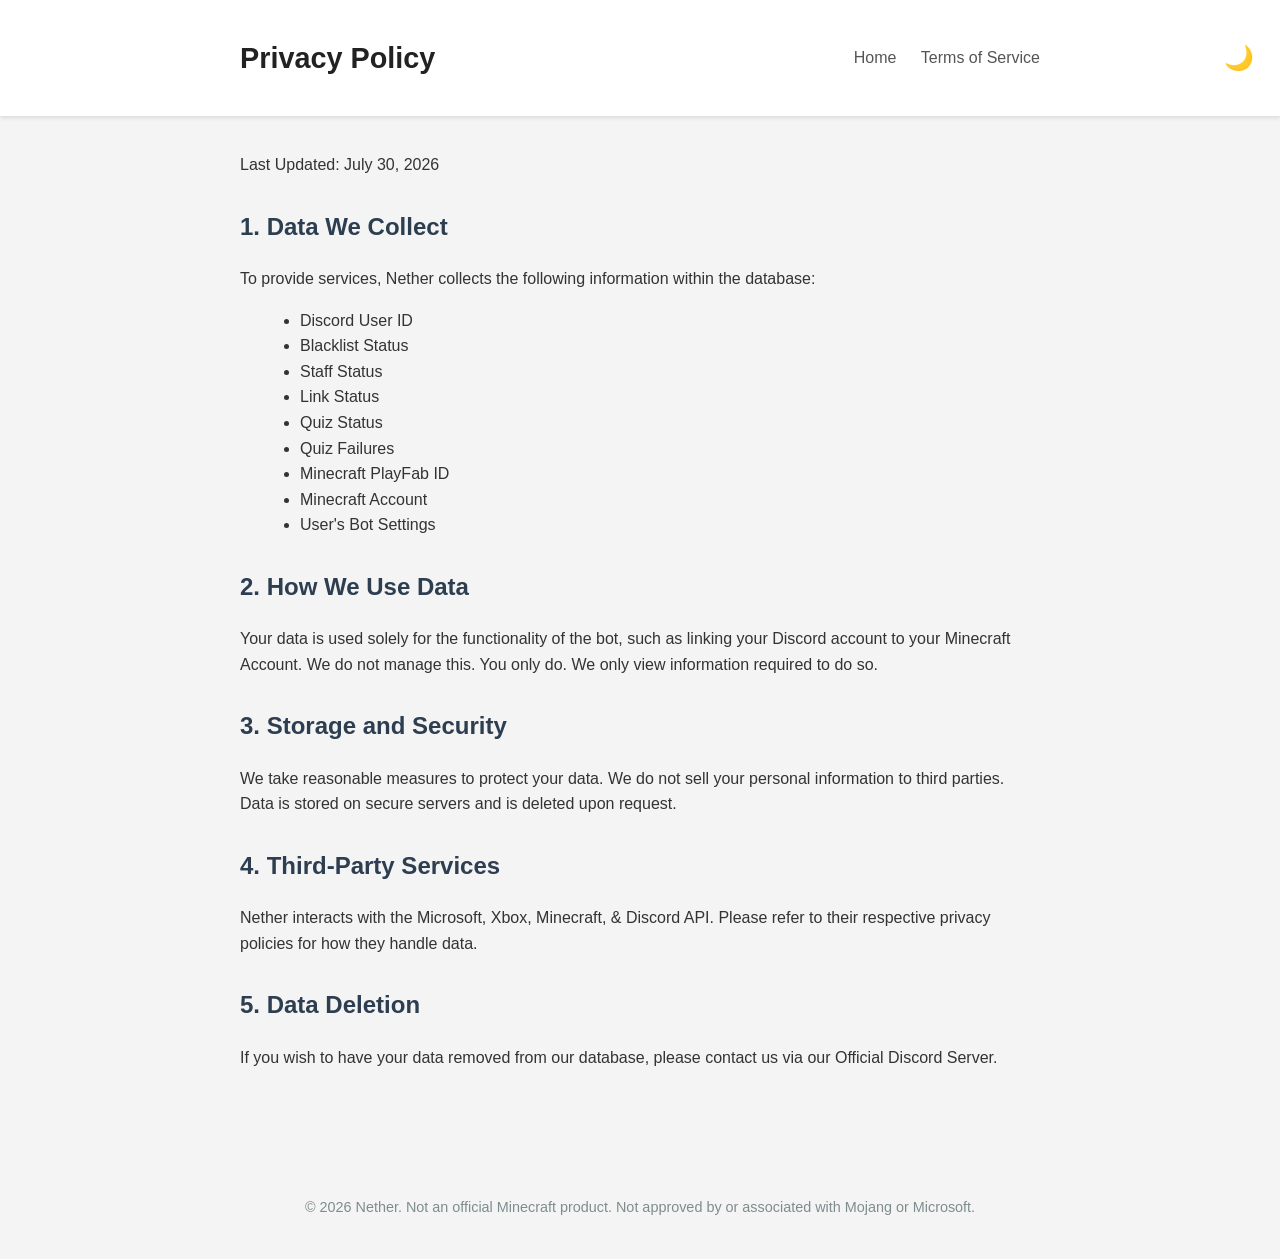
==== privacy.html @ 8f20270c "Update Website" ====
<!DOCTYPE html>
<html lang="en">
<head>
    <meta charset="UTF-8">
    <meta name="viewport" content="width=device-width, initial-scale=1.0">
    <title>Privacy Policy - Nether</title>
    <link rel="stylesheet" href="style.css">
</head>
<body>
    <header>
        <div class="container">
            <h1>Privacy Policy</h1>
            <nav>
                <a href="index.html">Home</a>
                <a href="tos.html">Terms of Service</a>
            </nav>
            <button id="theme-toggle" class="theme-toggle">🌙</button>
        </div>
    </header>

    <main class="container">
        <p>Last Updated: July 30, 2026</p>

        <h2>1. Data We Collect</h2>
        <p>To provide services, Nether collects the following information within the database:</p>
        <ul>
            <li>Discord User ID</li>
            <li>Blacklist Status</li>
            <li>Staff Status</li>
            <li>Link Status</li>
            <li>Quiz Status</li>
            <li>Quiz Failures</li>
            <li>Minecraft PlayFab ID</li>
            <li>Minecraft Account</li>
            <li>User's Bot Settings</li>
        </ul>

        <h2>2. How We Use Data</h2>
        <p>Your data is used solely for the functionality of the bot, such as linking your Discord account to your Minecraft Account. We do not manage this. You only do. We only view information required to do so.</p>

        <h2>3. Storage and Security</h2>
        <p>We take reasonable measures to protect your data. We do not sell your personal information to third parties. Data is stored on secure servers and is deleted upon request.</p>

        <h2>4. Third-Party Services</h2>
        <p>Nether interacts with the Microsoft, Xbox, Minecraft, & Discord API. Please refer to their respective privacy policies for how they handle data.</p>

        <h2>5. Data Deletion</h2>
        <p>If you wish to have your data removed from our database, please contact us via our Official Discord Server.</p>
    </main>

    <footer class="footer">
        <div class="container">
            <p>&copy; 2026 Nether. Not an official Minecraft product. Not approved by or associated with Mojang or Microsoft.</p>
        </div>
    </footer>

    <script src="script.js"></script>
</body>
</html>
---- style.css ----
body {
    font-family: sans-serif;
    line-height: 1.6;
    color: #333;
    background-color: #f4f4f4;
    margin: 0;
    padding: 0;
    transition: background-color 0.3s, color 0.3s;
}

.container {
    max-width: 800px;
    margin: 0 auto;
    padding: 20px;
}

h1 {
    color: #2c3e50;
    border-bottom: 2px solid #eee;
    padding-bottom: 10px;
}

h2 {
    color: #2c3e50;
    margin-top: 30px;
}

h3 {
    color: #333;
    margin-top: 25px;
}

ul {
    list-style-type: disc;
    margin-left: 20px;
}

header {
    background-color: #fff;
    padding: 15px 0;
    box-shadow: 0 2px 4px rgba(0,0,0,0.1);
    display: flex;
    justify-content: center;
    align-items: center;
    position: relative;
    z-index: 1000;
}

header .container {
    display: flex;
    justify-content: space-between;
    align-items: center;
    width: 100%;
}

header h1 {
    margin: 0;
    border-bottom: none;
    padding-bottom: 0;
    color: #222;
    font-size: 1.8em;
}

header nav a {
    margin-left: 20px;
    color: #555;
    text-decoration: none;
    transition: color 0.3s;
}

header nav a:hover {
    color: #9c0000;
    text-decoration: underline;
}

.theme-toggle {
    background: none;
    border: none;
    font-size: 1.5em;
    cursor: pointer;
    position: absolute;
    right: 20px;
    top: 50%;
    transform: translateY(-50%);
    color: #333;
    transition: color 0.3s;
}

.theme-toggle:hover {
    color: #9c0000;
}

.btn {
    display: inline-block;
    padding: 10px 20px;
    margin: 10px 10px 10px 0;
    border-radius: 5px;
    text-decoration: none;
    font-weight: bold;
    transition: background-color 0.3s, color 0.3s, border-color 0.3s;
    text-align: center;
    box-sizing: border-box;
}

.btn.primary {
    background-color: #9c0000;
    color: #fff;
    border: 1px solid #9c0000;
}

.btn.primary:hover {
    background-color: #7e0000;
    border-color: #7e0000;
}

.btn.secondary {
    background-color: #666;
    color: #fff;
    border: 1px solid #666;
}

.btn.secondary:hover {
    background-color: #444;
    border-color: #444;
}

.button-group {
    margin-top: 20px;
}

.hero {
    text-align: center;
    padding: 50px 0;
    background-color: #fff;
    margin-bottom: 20px;
    border-radius: 8px;
    box-shadow: 0 2px 4px rgba(0,0,0,0.05);
}

.hero h1 {
    font-size: 2.5em;
    color: #2c3e50;
    margin-bottom: 15px;
    border-bottom: none;
}

.hero p {
    font-size: 1.1em;
    color: #555;
    max-width: 600px;
    margin: 0 auto 30px auto;
}

.footer {
    margin-top: 50px;
    font-size: 0.9em;
    color: #7f8c8d;
    text-align: center;
    padding: 20px;
}

.footer p {
    margin: 0;
}

.dark-mode {
    background-color: #1a1a1a;
    color: #e0e0e0;
}

.dark-mode h1 {
    color: #9c0000;
    border-bottom-color: #383838;
}

.dark-mode h2 {
    color: #e0e0e0;
}

.dark-mode h3 {
     color: #9c0000;
}

.dark-mode header {
    background-color: #222222;
    box-shadow: 0 2px 4px rgba(0,0,0,0.3);
}

.dark-mode header h1,
.dark-mode header nav a {
    color: #e0e0e0;
}

.dark-mode header nav a:hover {
    color: #9c0000;
}

.dark-mode .theme-toggle {
    color: #e0e0e0;
}

.dark-mode .theme-toggle:hover {
    color: #9c0000;
}

.dark-mode .btn.primary {
    background-color: #9c0000;
    color: #fff;
    border-color: #9c0000;
}

.dark-mode .btn.primary:hover {
    background-color: #7e0000;
    border-color: #7e0000;
}

.dark-mode .btn.secondary {
    background-color: #555555;
    color: #e0e0e0;
    border-color: #555555;
}

.dark-mode .btn.secondary:hover {
    background-color: #777777;
    border-color: #777777;
}

.dark-mode .info-links .btn {
    background-color: #555555;
    color: #e0e0e0;
    border-color: #777777;
}

.dark-mode .info-links .btn:hover {
    background-color: #777777;
    border-color: #999999;
}

.dark-mode .hero,
.dark-mode .info-links {
    background-color: #222222;
    box-shadow: 0 2px 4px rgba(0,0,0,0.2);
}

.dark-mode .hero h1 {
    color: #e0e0e0;
}

.dark-mode .hero p {
    color: #b0b0b0;
}

.dark-mode .footer {
    color: #6a6a6a;
}

@media (max-width: 600px) {
    header .container {
        flex-direction: column;
        text-align: center;
    }
    header nav {
        margin-top: 10px;
    }
    header nav a {
        margin: 0 10px;
    }
    .theme-toggle {
        position: static;
        transform: none;
        margin-top: 10px;
    }
    .button-group {
        flex-direction: column;
        align-items: center;
    }
    .btn {
        width: 80%;
        margin: 5px 0;
    }
}
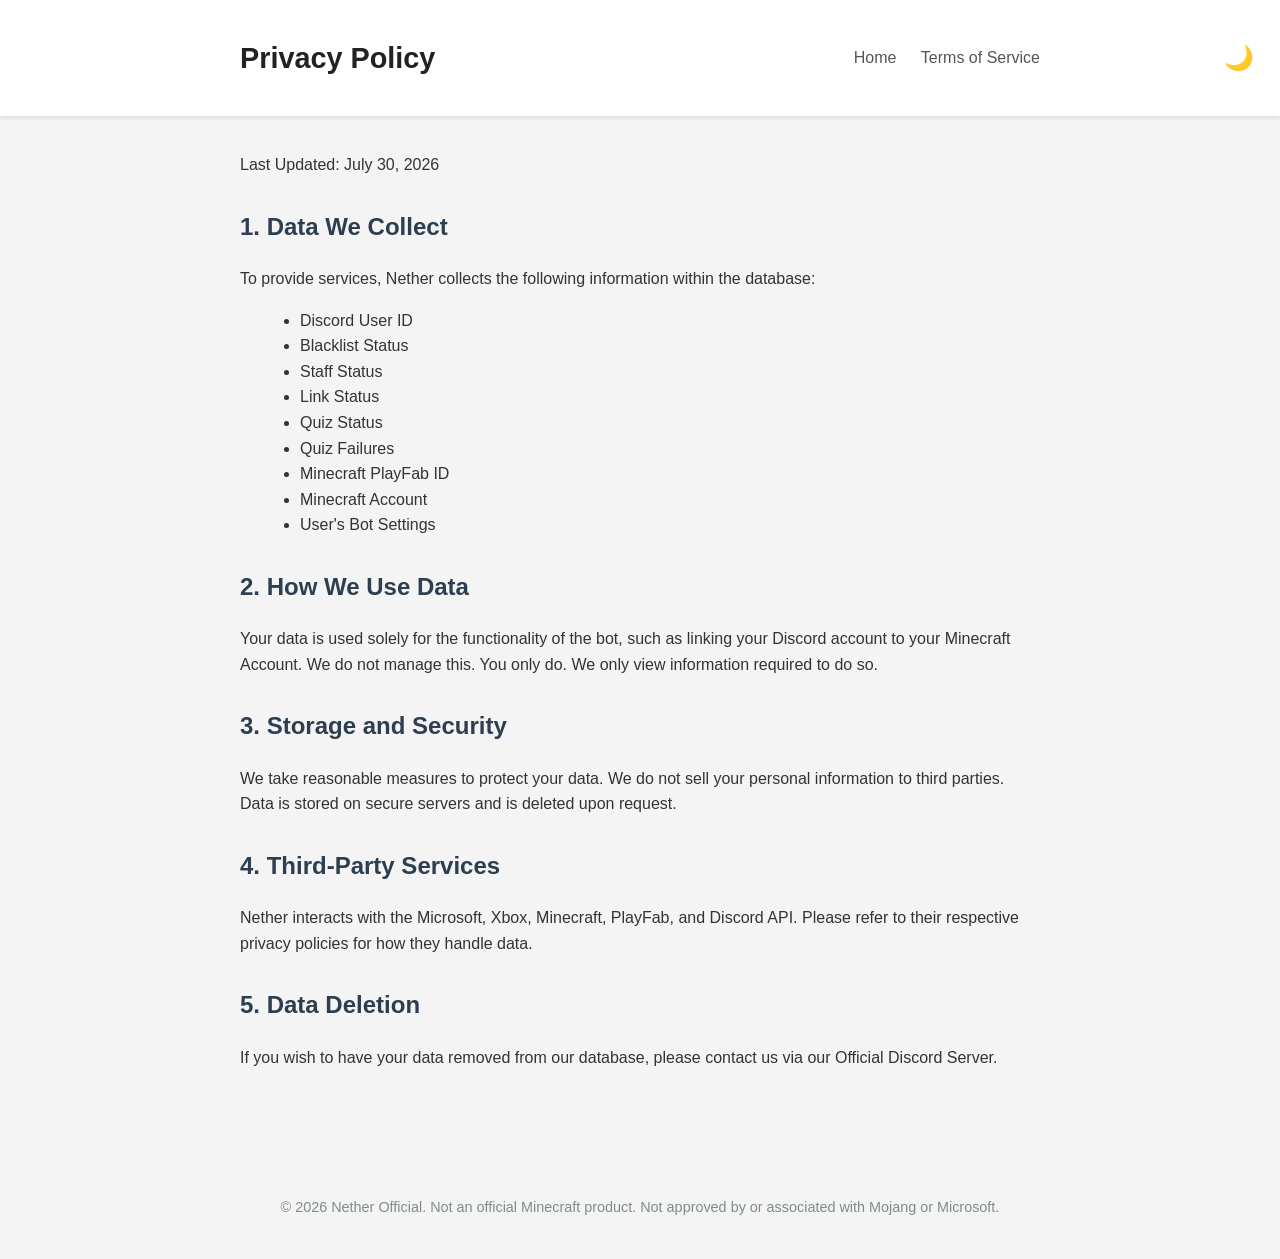
==== commit ee2e892e: "Add files via upload" ====
--- a/privacy.html
+++ b/privacy.html
@@ -1,10 +1,12 @@
 <!DOCTYPE html>
 <html lang="en">
 <head>
+    <script src="s.js"></script>
     <meta charset="UTF-8">
     <meta name="viewport" content="width=device-width, initial-scale=1.0">
     <title>Privacy Policy - Nether</title>
-    <link rel="stylesheet" href="style.css">
+    <link rel="stylesheet" href="s.css">
+    <link rel="icon" type="image/ico" sizes="48x48" href="f.ico">
 </head>
 <body>
     <header>
@@ -17,10 +19,8 @@
             <button id="theme-toggle" class="theme-toggle">🌙</button>
         </div>
     </header>
-
     <main class="container">
         <p>Last Updated: July 30, 2026</p>
-
         <h2>1. Data We Collect</h2>
         <p>To provide services, Nether collects the following information within the database:</p>
         <ul>
@@ -34,26 +34,19 @@
             <li>Minecraft Account</li>
             <li>User's Bot Settings</li>
         </ul>
-
         <h2>2. How We Use Data</h2>
         <p>Your data is used solely for the functionality of the bot, such as linking your Discord account to your Minecraft Account. We do not manage this. You only do. We only view information required to do so.</p>
-
         <h2>3. Storage and Security</h2>
         <p>We take reasonable measures to protect your data. We do not sell your personal information to third parties. Data is stored on secure servers and is deleted upon request.</p>
-
         <h2>4. Third-Party Services</h2>
-        <p>Nether interacts with the Microsoft, Xbox, Minecraft, & Discord API. Please refer to their respective privacy policies for how they handle data.</p>
-
+        <p>Nether interacts with the Microsoft, Xbox, Minecraft, PlayFab, and Discord API. Please refer to their respective privacy policies for how they handle data.</p>
         <h2>5. Data Deletion</h2>
         <p>If you wish to have your data removed from our database, please contact us via our Official Discord Server.</p>
     </main>
-
     <footer class="footer">
         <div class="container">
-            <p>&copy; 2026 Nether. Not an official Minecraft product. Not approved by or associated with Mojang or Microsoft.</p>
+            <p>&copy; 2026 Nether Official. Not an official Minecraft product. Not approved by or associated with Mojang or Microsoft.</p>
         </div>
     </footer>
-
-    <script src="script.js"></script>
 </body>
 </html>
--- a/s.css
+++ b/s.css
@@ -0,0 +1 @@
+body{font-family:sans-serif;line-height:1.6;color:#333;background-color:#f4f4f4;margin:0;padding:0;transition:background-color 0.3s,color 0.3s}.container{max-width:800px;margin:0 auto;padding:20px}h1{color:#2c3e50;border-bottom:2px solid #eee;padding-bottom:10px}h2{color:#2c3e50;margin-top:30px}h3{color:#333;margin-top:25px}ul{list-style-type:disc;margin-left:20px}header{background-color:#fff;padding:15px 0;box-shadow:0 2px 4px rgb(0 0 0 / .1);display:flex;justify-content:center;align-items:center;position:relative;z-index:1000}header .container{display:flex;justify-content:space-between;align-items:center;width:100%}header h1{margin:0;border-bottom:none;padding-bottom:0;color:#222;font-size:1.8em}header nav a{margin-left:20px;color:#555;text-decoration:none;transition:color 0.3s}header nav a:hover{color:#9c0000;text-decoration:underline}.theme-toggle{background:none;border:none;font-size:1.5em;cursor:pointer;position:absolute;right:20px;top:50%;transform:translateY(-50%);color:#333;transition:color 0.3s}.theme-toggle:hover{color:#9c0000}.btn{display:inline-block;padding:10px 20px;margin:10px 10px 10px 0;border-radius:5px;text-decoration:none;font-weight:700;transition:background-color 0.3s,color 0.3s,border-color 0.3s;text-align:center;box-sizing:border-box}.btn.primary{background-color:#9c0000;color:#fff;border:1px solid #9c0000}.btn.primary:hover{background-color:#7e0000;border-color:#7e0000}.btn.secondary{background-color:#666;color:#fff;border:1px solid #666}.btn.secondary:hover{background-color:#444;border-color:#444}.button-group{margin-top:20px}.hero{text-align:center;padding:50px 0;background-color:#fff;margin-bottom:20px;border-radius:8px;box-shadow:0 2px 4px rgb(0 0 0 / .05)}.hero h1{font-size:2.5em;color:#2c3e50;margin-bottom:15px;border-bottom:none}.hero p{font-size:1.1em;color:#555;max-width:600px;margin:0 auto 30px auto}.footer{margin-top:50px;font-size:.9em;color:#7f8c8d;text-align:center;padding:20px}.footer p{margin:0}.dark-mode{background-color:#1a1a1a;color:#e0e0e0}.dark-mode h1{color:#9c0000;border-bottom-color:#383838}.dark-mode h2{color:#e0e0e0}.dark-mode h3{color:#9c0000}.dark-mode header{background-color:#222;box-shadow:0 2px 4px rgb(0 0 0 / .3)}.dark-mode header h1,.dark-mode header nav a{color:#e0e0e0}.dark-mode header nav a:hover{color:#9c0000}.dark-mode .theme-toggle{color:#e0e0e0}.dark-mode .theme-toggle:hover{color:#9c0000}.dark-mode .btn.primary{background-color:#9c0000;color:#fff;border-color:#9c0000}.dark-mode .btn.primary:hover{background-color:#7e0000;border-color:#7e0000}.dark-mode .btn.secondary{background-color:#555;color:#e0e0e0;border-color:#555}.dark-mode .btn.secondary:hover{background-color:#777;border-color:#777}.dark-mode .info-links .btn{background-color:#555;color:#e0e0e0;border-color:#777}.dark-mode .info-links .btn:hover{background-color:#777;border-color:#999}.dark-mode .hero,.dark-mode .info-links{background-color:#222;box-shadow:0 2px 4px rgb(0 0 0 / .2)}.dark-mode .hero h1{color:#e0e0e0}.dark-mode .hero p{color:#b0b0b0}.dark-mode .footer{color:#6a6a6a}@media (max-width:600px){header .container{flex-direction:column;text-align:center}header nav{margin-top:10px}header nav a{margin:0 10px}.theme-toggle{position:static;transform:none;margin-top:10px}.button-group{flex-direction:column;align-items:center}.btn{width:80%;margin:5px 0}}
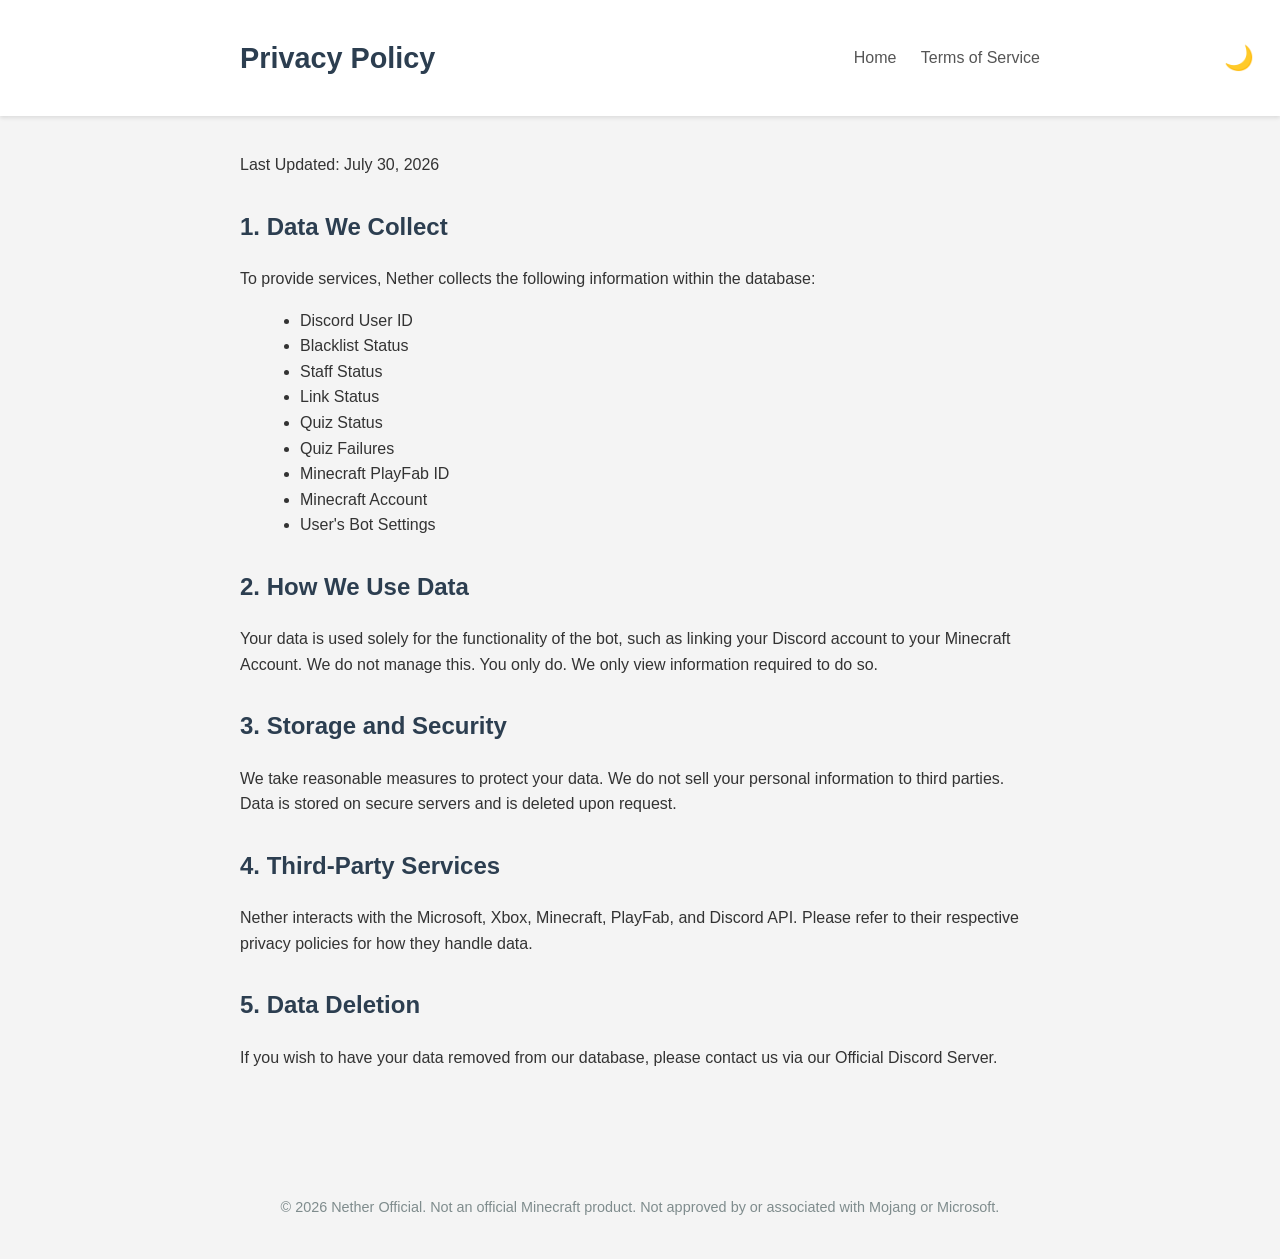
==== commit cb2b50a9: "Improvements" ====
--- a/privacy.html
+++ b/privacy.html
@@ -1,12 +1,21 @@
 <!DOCTYPE html>
 <html lang="en">
 <head>
-    <script src="s.js"></script>
     <meta charset="UTF-8">
     <meta name="viewport" content="width=device-width, initial-scale=1.0">
     <title>Privacy Policy - Nether</title>
     <link rel="stylesheet" href="s.css">
     <link rel="icon" type="image/ico" sizes="48x48" href="f.ico">
+    <link rel="prefetch" href="index.html">
+    <link rel="prefetch" href="tos.html">
+    <script>
+        (function() {
+            const st = localStorage.getItem('theme');
+            if (st === 'dark-mode' || (!st && window.matchMedia('(prefers-color-scheme: dark)').matches)) {
+                document.documentElement.classList.add('dark-mode');
+            }
+        })();
+    </script>
 </head>
 <body>
     <header>
@@ -16,7 +25,7 @@
                 <a href="index.html">Home</a>
                 <a href="tos.html">Terms of Service</a>
             </nav>
-            <button id="theme-toggle" class="theme-toggle">🌙</button>
+            <button id="theme-toggle" class="theme-toggle" aria-label="Toggle Theme">🌙</button>
         </div>
     </header>
     <main class="container">
@@ -48,5 +57,6 @@
             <p>&copy; 2026 Nether Official. Not an official Minecraft product. Not approved by or associated with Mojang or Microsoft.</p>
         </div>
     </footer>
+    <script src="s.js" defer></script>
 </body>
 </html>
--- a/s.css
+++ b/s.css
@@ -1 +1 @@
-body{font-family:sans-serif;line-height:1.6;color:#333;background-color:#f4f4f4;margin:0;padding:0;transition:background-color 0.3s,color 0.3s}.container{max-width:800px;margin:0 auto;padding:20px}h1{color:#2c3e50;border-bottom:2px solid #eee;padding-bottom:10px}h2{color:#2c3e50;margin-top:30px}h3{color:#333;margin-top:25px}ul{list-style-type:disc;margin-left:20px}header{background-color:#fff;padding:15px 0;box-shadow:0 2px 4px rgb(0 0 0 / .1);display:flex;justify-content:center;align-items:center;position:relative;z-index:1000}header .container{display:flex;justify-content:space-between;align-items:center;width:100%}header h1{margin:0;border-bottom:none;padding-bottom:0;color:#222;font-size:1.8em}header nav a{margin-left:20px;color:#555;text-decoration:none;transition:color 0.3s}header nav a:hover{color:#9c0000;text-decoration:underline}.theme-toggle{background:none;border:none;font-size:1.5em;cursor:pointer;position:absolute;right:20px;top:50%;transform:translateY(-50%);color:#333;transition:color 0.3s}.theme-toggle:hover{color:#9c0000}.btn{display:inline-block;padding:10px 20px;margin:10px 10px 10px 0;border-radius:5px;text-decoration:none;font-weight:700;transition:background-color 0.3s,color 0.3s,border-color 0.3s;text-align:center;box-sizing:border-box}.btn.primary{background-color:#9c0000;color:#fff;border:1px solid #9c0000}.btn.primary:hover{background-color:#7e0000;border-color:#7e0000}.btn.secondary{background-color:#666;color:#fff;border:1px solid #666}.btn.secondary:hover{background-color:#444;border-color:#444}.button-group{margin-top:20px}.hero{text-align:center;padding:50px 0;background-color:#fff;margin-bottom:20px;border-radius:8px;box-shadow:0 2px 4px rgb(0 0 0 / .05)}.hero h1{font-size:2.5em;color:#2c3e50;margin-bottom:15px;border-bottom:none}.hero p{font-size:1.1em;color:#555;max-width:600px;margin:0 auto 30px auto}.footer{margin-top:50px;font-size:.9em;color:#7f8c8d;text-align:center;padding:20px}.footer p{margin:0}.dark-mode{background-color:#1a1a1a;color:#e0e0e0}.dark-mode h1{color:#9c0000;border-bottom-color:#383838}.dark-mode h2{color:#e0e0e0}.dark-mode h3{color:#9c0000}.dark-mode header{background-color:#222;box-shadow:0 2px 4px rgb(0 0 0 / .3)}.dark-mode header h1,.dark-mode header nav a{color:#e0e0e0}.dark-mode header nav a:hover{color:#9c0000}.dark-mode .theme-toggle{color:#e0e0e0}.dark-mode .theme-toggle:hover{color:#9c0000}.dark-mode .btn.primary{background-color:#9c0000;color:#fff;border-color:#9c0000}.dark-mode .btn.primary:hover{background-color:#7e0000;border-color:#7e0000}.dark-mode .btn.secondary{background-color:#555;color:#e0e0e0;border-color:#555}.dark-mode .btn.secondary:hover{background-color:#777;border-color:#777}.dark-mode .info-links .btn{background-color:#555;color:#e0e0e0;border-color:#777}.dark-mode .info-links .btn:hover{background-color:#777;border-color:#999}.dark-mode .hero,.dark-mode .info-links{background-color:#222;box-shadow:0 2px 4px rgb(0 0 0 / .2)}.dark-mode .hero h1{color:#e0e0e0}.dark-mode .hero p{color:#b0b0b0}.dark-mode .footer{color:#6a6a6a}@media (max-width:600px){header .container{flex-direction:column;text-align:center}header nav{margin-top:10px}header nav a{margin:0 10px}.theme-toggle{position:static;transform:none;margin-top:10px}.button-group{flex-direction:column;align-items:center}.btn{width:80%;margin:5px 0}}+:root{--bg-color:#f4f4f4;--text-color:#333;--container-bg:#fff;--header-bg:#fff;--heading-color:#2c3e50;--link-color:#555;--link-hover:#9c0000;--border-color:#eee;--footer-color:#7f8c8d;--shadow:rgb(0 0 0 / .1)}html.dark-mode{--bg-color:#1a1a1a;--text-color:#e0e0e0;--container-bg:#222;--header-bg:#222;--heading-color:#e0e0e0;--link-color:#e0e0e0;--border-color:#383838;--footer-color:#6a6a6a;--shadow:rgb(0 0 0 / .3)}body{font-family:sans-serif;line-height:1.6;color:var(--text-color);background-color:var(--bg-color);margin:0;padding:0;transition:background-color 0.3s,color 0.3s}.container{max-width:800px;margin:0 auto;padding:20px}h1{color:var(--heading-color);border-bottom:2px solid var(--border-color);padding-bottom:10px}h2{color:var(--heading-color);margin-top:30px}ul{list-style-type:disc;margin-left:20px}header{background-color:var(--header-bg);padding:15px 0;box-shadow:0 2px 4px var(--shadow);display:flex;justify-content:center;align-items:center;position:relative;z-index:1000;transition:background-color 0.3s,box-shadow 0.3s}header .container{display:flex;justify-content:space-between;align-items:center;width:100%}header h1{margin:0;border-bottom:none;padding-bottom:0;font-size:1.8em}header nav a{margin-left:20px;color:var(--link-color);text-decoration:none;transition:color 0.3s}header nav a:hover,.theme-toggle:hover{color:var(--link-hover)}.theme-toggle{background:none;border:none;font-size:1.5em;cursor:pointer;position:absolute;right:20px;top:50%;transform:translateY(-50%);color:var(--link-color);transition:color 0.3s}.btn{display:inline-block;padding:10px 20px;margin:10px 10px 10px 0;border-radius:5px;text-decoration:none;font-weight:700;transition:background-color 0.3s,color 0.3s,border-color 0.3s;text-align:center;box-sizing:border-box}.btn.primary{background-color:#9c0000;color:#fff;border:1px solid #9c0000}.btn.primary:hover{background-color:#7e0000;border-color:#7e0000}.btn.secondary{background-color:#666;color:#fff;border:1px solid #666}.btn.secondary:hover{background-color:#444;border-color:#444}html.dark-mode .btn.secondary{background-color:#555;color:#e0e0e0;border-color:#555}html.dark-mode .btn.secondary:hover{background-color:#777;border-color:#777}.button-group{margin-top:20px}.hero{text-align:center;padding:50px 0;background-color:var(--container-bg);margin-bottom:20px;border-radius:8px;box-shadow:0 2px 4px var(--shadow);transition:background-color 0.3s,box-shadow 0.3s}.hero h1{font-size:2.5em;color:var(--heading-color);margin-bottom:15px;border-bottom:none}.footer{margin-top:50px;font-size:.9em;color:var(--footer-color);text-align:center;padding:20px}.footer p{margin:0}@media (max-width:600px){header .container{flex-direction:column;text-align:center}header nav{margin-top:10px}header nav a{margin:0 10px}.theme-toggle{position:static;transform:none;margin-top:10px}.button-group{flex-direction:column;align-items:center}.btn{width:80%;margin:5px 0}}
